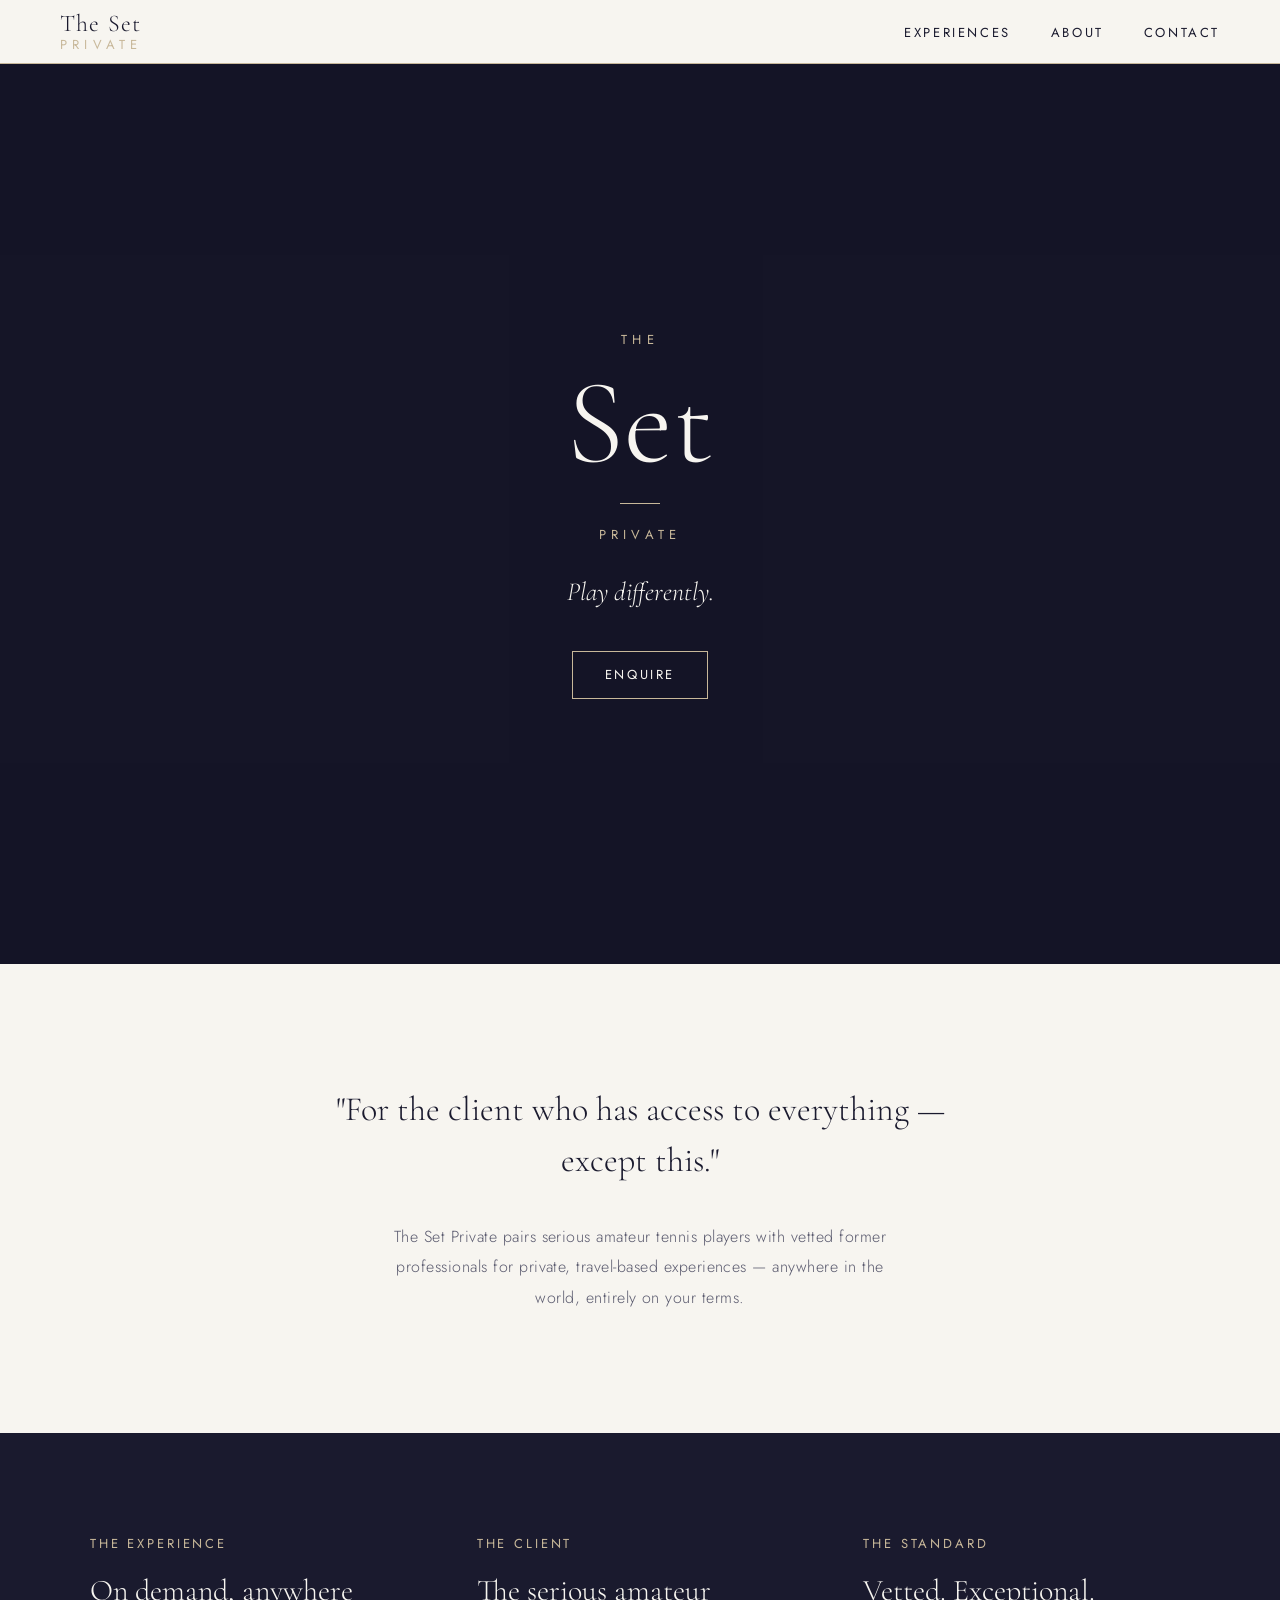
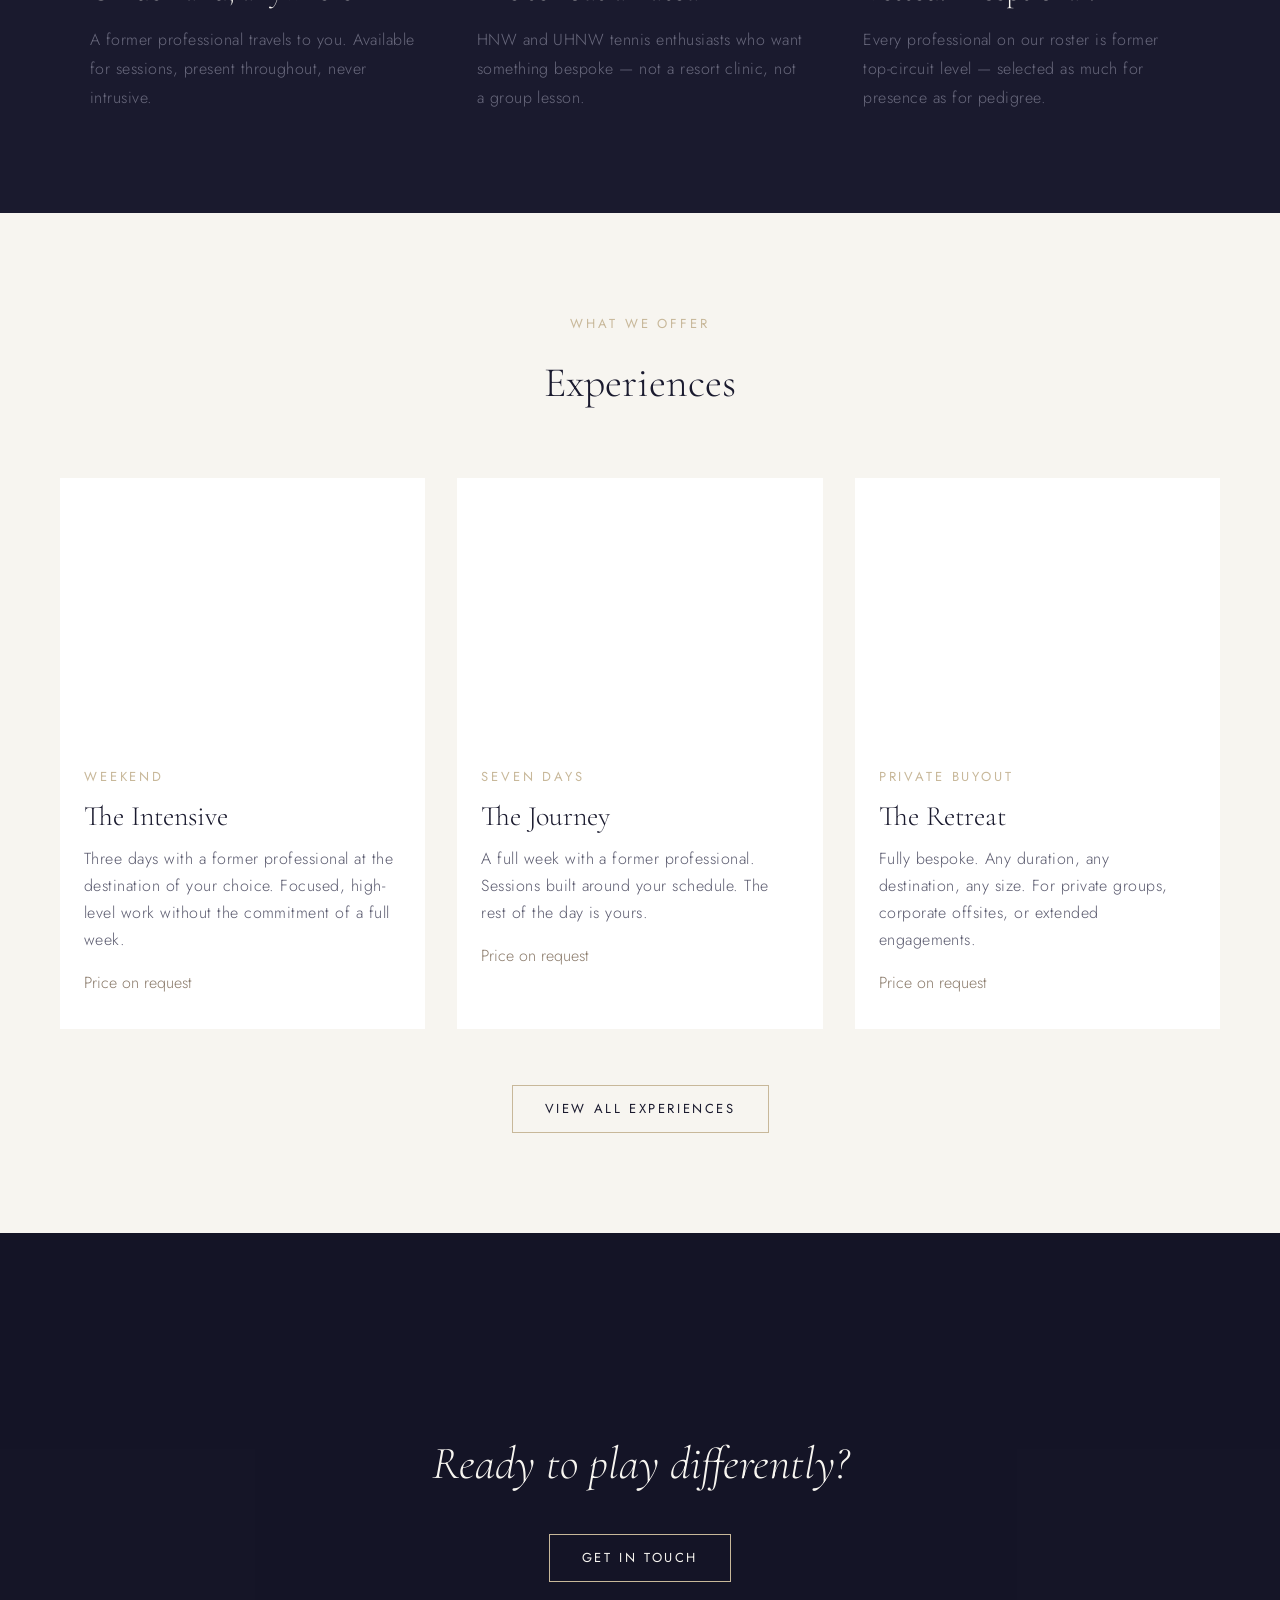
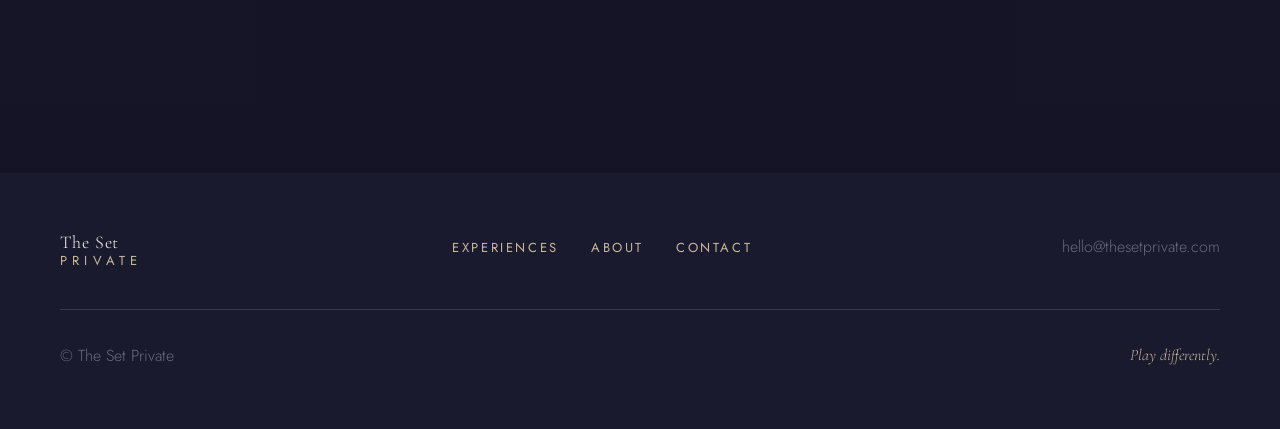
==== the-set-private/index.html @ 4470f2d1 "Swap in four new photos across all pages Home hero → ab888fe8 (aerial dark court, player + shadows) " ====
<!DOCTYPE html>
<html lang="en">
<head>
  <meta charset="UTF-8">
  <meta name="viewport" content="width=device-width, initial-scale=1.0">
  <title>The Set Private — Play differently.</title>
  <meta name="description" content="The Set Private pairs serious amateur tennis players with vetted former professionals for private, travel-based experiences — anywhere in the world, entirely on your terms.">
  <link rel="stylesheet" href="styles.css">
</head>
<body>

  <!-- ── Navigation ──────────────────────────────────────── -->
  <nav class="nav" role="navigation" aria-label="Main navigation">
    <a href="index.html" class="nav__wordmark" aria-label="The Set Private — home">
      <span class="nav__wordmark-main">The Set</span>
      <span class="nav__wordmark-sub">Private</span>
    </a>
    <ul class="nav__links">
      <li><a href="experiences.html">Experiences</a></li>
      <li><a href="about.html">About</a></li>
      <li><a href="contact.html">Contact</a></li>
    </ul>
    <button class="nav__hamburger" aria-label="Open menu" aria-expanded="false">
      <span></span>
      <span></span>
      <span></span>
    </button>
  </nav>

  <!-- Mobile overlay -->
  <div class="nav__overlay" role="dialog" aria-modal="true" aria-label="Navigation menu" style="display:none;">
    <button class="nav__overlay-close" aria-label="Close menu">Close</button>
    <a href="experiences.html">Experiences</a>
    <a href="about.html">About</a>
    <a href="contact.html">Contact</a>
  </div>

  <main class="page-content">

    <!-- ── Hero ───────────────────────────────────────────── -->
    <section class="hero" aria-label="Hero">
      <div class="hero__bg" style="background-image: url('ab888fe8376ffe8387919d7c92ff1be9.jpg'); background-position: center center;"></div>
      <div class="hero__content">
        <span class="hero__the">The</span>
        <span class="hero__set">Set</span>
        <div class="hero__rule" role="presentation"></div>
        <span class="hero__private">Private</span>
        <span class="hero__tagline">Play differently.</span>
        <a href="contact.html" class="btn">Enquire</a>
      </div>
    </section>

    <!-- ── Intro ──────────────────────────────────────────── -->
    <section class="intro fade-in">
      <p class="intro__quote">"For the client who has access to everything — except this."</p>
      <p class="intro__body">The Set Private pairs serious amateur tennis players with vetted former professionals for private, travel-based experiences — anywhere in the world, entirely on your terms.</p>
    </section>

    <!-- ── Three Pillars ──────────────────────────────────── -->
    <section class="pillars">
      <div class="pillars__grid">

        <div class="fade-in">
          <span class="pillar__label">The Experience</span>
          <h2 class="pillar__title">On demand, anywhere</h2>
          <p class="pillar__body">A former professional travels to you. Available for sessions, present throughout, never intrusive.</p>
        </div>

        <div class="fade-in">
          <span class="pillar__label">The Client</span>
          <h2 class="pillar__title">The serious amateur</h2>
          <p class="pillar__body">HNW and UHNW tennis enthusiasts who want something bespoke — not a resort clinic, not a group lesson.</p>
        </div>

        <div class="fade-in">
          <span class="pillar__label">The Standard</span>
          <h2 class="pillar__title">Vetted. Exceptional.</h2>
          <p class="pillar__body">Every professional on our roster is former top-circuit level — selected as much for presence as for pedigree.</p>
        </div>

      </div>
    </section>

    <!-- ── Experiences Preview ────────────────────────────── -->
    <section class="experiences-preview">
      <div class="experiences-preview__header fade-in">
        <span class="section-label">What we offer</span>
        <h2 class="section-title">Experiences</h2>
      </div>

      <div class="cards-grid">

        <article class="card fade-in">
          <div class="card__img" style="background-image: url('pexels-murun-e-2158048371-35694287.jpg'); background-position: center bottom;"></div>
          <div class="card__body">
            <span class="card__label">Weekend</span>
            <h3 class="card__title">The Intensive</h3>
            <p class="card__text">Three days with a former professional at the destination of your choice. Focused, high-level work without the commitment of a full week.</p>
            <span class="card__price">Price on request</span>
          </div>
        </article>

        <article class="card fade-in">
          <div class="card__img" style="background-image: url('4989fe16-0c14-4e3d-b060-7070dd6c410d.jpg'); background-position: center center;"></div>
          <div class="card__body">
            <span class="card__label">Seven Days</span>
            <h3 class="card__title">The Journey</h3>
            <p class="card__text">A full week with a former professional. Sessions built around your schedule. The rest of the day is yours.</p>
            <span class="card__price">Price on request</span>
          </div>
        </article>

        <article class="card fade-in">
          <div class="card__img" style="background-image: url('9092bc89-30b5-44f2-8851-463f87ee8f2f.jpg'); background-position: center center;"></div>
          <div class="card__body">
            <span class="card__label">Private Buyout</span>
            <h3 class="card__title">The Retreat</h3>
            <p class="card__text">Fully bespoke. Any duration, any destination, any size. For private groups, corporate offsites, or extended engagements.</p>
            <span class="card__price">Price on request</span>
          </div>
        </article>

      </div>

      <div class="experiences-preview__cta">
        <a href="experiences.html" class="btn btn--dark">View all experiences</a>
      </div>
    </section>

    <!-- ── Closing CTA ─────────────────────────────────────── -->
    <section class="closing-cta" aria-label="Closing call to action">
      <div class="closing-cta__bg" style="background-image: url('pexels-murun-e-2158048371-35694287.jpg'); background-position: center bottom;"></div>
      <div class="closing-cta__content fade-in">
        <span class="closing-cta__heading">Ready to play differently?</span>
        <a href="contact.html" class="btn">Get in touch</a>
      </div>
    </section>

  </main>

  <!-- ── Footer ─────────────────────────────────────────────── -->
  <footer class="footer" role="contentinfo">
    <div class="footer__main">
      <a href="index.html" class="nav__wordmark" aria-label="The Set Private — home">
        <span class="footer__wordmark-main">The Set</span>
        <span class="footer__wordmark-sub">Private</span>
      </a>
      <ul class="footer__nav">
        <li><a href="experiences.html">Experiences</a></li>
        <li><a href="about.html">About</a></li>
        <li><a href="contact.html">Contact</a></li>
      </ul>
      <span class="footer__email">hello@thesetprivate.com</span>
    </div>
    <div class="footer__bottom">
      <span class="footer__copy">© The Set Private</span>
      <span class="footer__tagline">Play differently.</span>
    </div>
  </footer>

  <script src="nav.js"></script>
</body>
</html>
---- the-set-private/styles.css ----
/* ============================================================
   THE SET PRIVATE — styles.css
   ============================================================ */

@import url('https://fonts.googleapis.com/css2?family=Cormorant+Garamond:ital,wght@0,300;0,400;1,300;1,400&family=Jost:wght@300;400&display=swap');

/* ── Reset & Base ─────────────────────────────────────────── */

*, *::before, *::after {
  box-sizing: border-box;
  margin: 0;
  padding: 0;
}

html {
  scroll-behavior: smooth;
}

body {
  background-color: #FAFAF7;
  color: #5a5a6e;
  font-family: 'Jost', sans-serif;
  font-weight: 300;
  font-size: 16px;
  line-height: 1.7;
  -webkit-font-smoothing: antialiased;
}

img { display: block; width: 100%; }

a {
  color: inherit;
  text-decoration: none;
}

/* ── Tokens ───────────────────────────────────────────────── */

:root {
  --midnight:  #1a1a2e;
  --parchment: #F7F5F0;
  --sand:      #c8b89a;
  --dusk:      #8a7a6a;
  --slate:     #5a5a6e;
  --offwhite:  #FAFAF7;
  --muted:     #6a6a7e;
}

/* ── Typography helpers ───────────────────────────────────── */

.t-display {
  font-family: 'Cormorant Garamond', serif;
  font-weight: 300;
}

.t-display-italic {
  font-family: 'Cormorant Garamond', serif;
  font-weight: 300;
  font-style: italic;
}

.t-ui {
  font-family: 'Jost', sans-serif;
  font-weight: 400;
  font-size: 13px;
  letter-spacing: 0.22em;
  text-transform: uppercase;
}

/* ── Scroll-fade animation ────────────────────────────────── */

.fade-in {
  opacity: 0;
  transform: translateY(20px);
  transition: opacity 0.4s ease, transform 0.4s ease;
}

.fade-in.visible {
  opacity: 1;
  transform: translateY(0);
}

/* ── Buttons ──────────────────────────────────────────────── */

.btn {
  display: inline-block;
  font-family: 'Jost', sans-serif;
  font-weight: 400;
  font-size: 13px;
  letter-spacing: 0.2em;
  text-transform: uppercase;
  padding: 12px 32px;
  border: 1px solid var(--sand);
  color: var(--parchment);
  background: transparent;
  cursor: pointer;
  transition: background 0.25s ease, color 0.25s ease;
}

.btn:hover {
  background: var(--sand);
  color: var(--midnight);
}

.btn--dark {
  color: var(--midnight);
}

.btn--dark:hover {
  background: var(--midnight);
  color: var(--parchment);
  border-color: var(--midnight);
}

.btn--filled {
  background: var(--midnight);
  color: var(--parchment);
  border: 1px solid var(--midnight);
}

.btn--filled:hover {
  background: var(--sand);
  border-color: var(--sand);
  color: var(--midnight);
}

/* ── Image placeholder ────────────────────────────────────── */

.img-placeholder {
  background-color: var(--midnight);
  display: flex;
  align-items: center;
  justify-content: center;
  width: 100%;
}

.img-placeholder span {
  font-family: 'Jost', sans-serif;
  font-weight: 400;
  font-size: 13px;
  letter-spacing: 0.22em;
  text-transform: uppercase;
  color: var(--sand);
  opacity: 0.7;
  text-align: center;
  padding: 0 20px;
}

/* ── Navigation ───────────────────────────────────────────── */

.nav {
  position: fixed;
  top: 0;
  left: 0;
  right: 0;
  z-index: 100;
  background: var(--parchment);
  border-bottom: 0.5px solid var(--sand);
  padding: 0 60px;
  height: 64px;
  display: flex;
  align-items: center;
  justify-content: space-between;
  transition: box-shadow 0.3s ease;
}

.nav.scrolled {
  box-shadow: 0 2px 20px rgba(26, 26, 46, 0.06);
}

.nav__wordmark {
  display: flex;
  flex-direction: column;
  line-height: 1.1;
}

.nav__wordmark-main {
  font-family: 'Cormorant Garamond', serif;
  font-weight: 300;
  font-size: 24px;
  color: var(--midnight);
  letter-spacing: 0.05em;
}

.nav__wordmark-sub {
  font-family: 'Jost', sans-serif;
  font-weight: 400;
  font-size: 13px;
  letter-spacing: 0.4em;
  text-transform: uppercase;
  color: var(--sand);
}

.nav__links {
  display: flex;
  align-items: center;
  gap: 40px;
  list-style: none;
}

.nav__links a {
  font-family: 'Jost', sans-serif;
  font-weight: 400;
  font-size: 13px;
  letter-spacing: 0.2em;
  text-transform: uppercase;
  color: var(--midnight);
  transition: color 0.2s ease;
}

.nav__links a:hover,
.nav__links a.active {
  color: var(--sand);
}

/* Hamburger */
.nav__hamburger {
  display: none;
  flex-direction: column;
  gap: 5px;
  cursor: pointer;
  padding: 4px;
  background: none;
  border: none;
}

.nav__hamburger span {
  display: block;
  width: 22px;
  height: 1px;
  background: var(--midnight);
  transition: all 0.3s ease;
}

/* Mobile overlay */
.nav__overlay {
  display: none;
  position: fixed;
  inset: 0;
  background: var(--midnight);
  z-index: 99;
  flex-direction: column;
  align-items: center;
  justify-content: center;
  gap: 40px;
  opacity: 0;
  transition: opacity 0.3s ease;
}

.nav__overlay.open {
  opacity: 1;
}

.nav__overlay a {
  font-family: 'Cormorant Garamond', serif;
  font-weight: 300;
  font-size: 28px;
  color: var(--parchment);
  letter-spacing: 0.05em;
  transition: color 0.2s ease;
}

.nav__overlay a:hover {
  color: var(--sand);
}

.nav__overlay-close {
  position: absolute;
  top: 24px;
  right: 60px;
  background: none;
  border: none;
  cursor: pointer;
  font-family: 'Jost', sans-serif;
  font-size: 13px;
  letter-spacing: 0.2em;
  text-transform: uppercase;
  color: var(--sand);
}

/* ── Footer ───────────────────────────────────────────────── */

.footer {
  background: var(--midnight);
  padding: 60px;
}

.footer__main {
  display: flex;
  align-items: flex-start;
  justify-content: space-between;
  padding-bottom: 40px;
  border-bottom: 0.5px solid rgba(200, 184, 154, 0.2);
  margin-bottom: 32px;
}

.footer__wordmark-main {
  font-family: 'Cormorant Garamond', serif;
  font-weight: 300;
  font-size: 18px;
  color: var(--parchment);
  letter-spacing: 0.05em;
}

.footer__wordmark-sub {
  font-family: 'Jost', sans-serif;
  font-weight: 400;
  font-size: 13px;
  letter-spacing: 0.4em;
  text-transform: uppercase;
  color: var(--sand);
  margin-top: 2px;
}

.footer__nav {
  display: flex;
  gap: 32px;
  list-style: none;
  align-items: center;
}

.footer__nav a {
  font-family: 'Jost', sans-serif;
  font-weight: 400;
  font-size: 13px;
  letter-spacing: 0.2em;
  text-transform: uppercase;
  color: var(--sand);
  transition: color 0.2s ease;
}

.footer__nav a:hover {
  color: var(--parchment);
}

.footer__email {
  font-family: 'Jost', sans-serif;
  font-weight: 300;
  font-size: 16px;
  color: var(--muted);
}

.footer__bottom {
  display: flex;
  justify-content: space-between;
  align-items: center;
}

.footer__copy {
  font-family: 'Jost', sans-serif;
  font-weight: 300;
  font-size: 16px;
  color: var(--muted);
}

.footer__tagline {
  font-family: 'Cormorant Garamond', serif;
  font-style: italic;
  font-weight: 300;
  font-size: 16px;
  color: var(--sand);
}

/* ── PAGE OFFSET (fixed nav) ──────────────────────────────── */

.page-content {
  padding-top: 64px;
}

/* ════════════════════════════════════════════════════════════
   HOME — index.html
   ════════════════════════════════════════════════════════════ */

/* Hero */
.hero {
  position: relative;
  height: 100vh;
  min-height: 600px;
  display: flex;
  align-items: center;
  justify-content: center;
  overflow: hidden;
}

.hero__bg {
  position: absolute;
  inset: 0;
  background-color: var(--midnight);
  background-size: cover;
  background-position: center;
}

.hero__bg::after {
  content: '';
  position: absolute;
  inset: 0;
  background: rgba(15, 15, 30, 0.45);
}

.hero__bg-label {
  font-family: 'Jost', sans-serif;
  font-weight: 400;
  font-size: 13px;
  letter-spacing: 0.2em;
  text-transform: uppercase;
  color: var(--sand);
  opacity: 0.5;
}

.hero__content {
  position: relative;
  text-align: center;
  z-index: 1;
}

.hero__the {
  font-family: 'Jost', sans-serif;
  font-weight: 400;
  font-size: 13px;
  letter-spacing: 0.4em;
  text-transform: uppercase;
  color: var(--sand);
  display: block;
  margin-bottom: 12px;
}

.hero__set {
  font-family: 'Cormorant Garamond', serif;
  font-weight: 300;
  font-size: 120px;
  color: var(--parchment);
  display: block;
  line-height: 1;
}

.hero__rule {
  width: 40px;
  height: 1px;
  background: var(--sand);
  margin: 20px auto;
}

.hero__private {
  font-family: 'Jost', sans-serif;
  font-weight: 400;
  font-size: 13px;
  letter-spacing: 0.4em;
  text-transform: uppercase;
  color: var(--sand);
  display: block;
  margin-bottom: 24px;
}

.hero__tagline {
  font-family: 'Cormorant Garamond', serif;
  font-style: italic;
  font-weight: 300;
  font-size: 26px;
  color: var(--parchment);
  display: block;
  margin-bottom: 36px;
}

/* Intro section */
.intro {
  background: var(--parchment);
  padding: 120px 60px;
  text-align: center;
}

.intro__quote {
  font-family: 'Cormorant Garamond', serif;
  font-weight: 300;
  font-size: 34px;
  color: var(--midnight);
  line-height: 1.5;
  max-width: 700px;
  margin: 0 auto 36px;
}

.intro__body {
  font-family: 'Jost', sans-serif;
  font-weight: 300;
  font-size: 16px;
  color: var(--slate);
  line-height: 1.9;
  max-width: 520px;
  margin: 0 auto;
  letter-spacing: 0.03em;
}

/* Pillars section */
.pillars {
  background: var(--midnight);
  padding: 100px 60px;
}

.pillars__grid {
  display: grid;
  grid-template-columns: repeat(3, 1fr);
  gap: 60px;
  max-width: 1100px;
  margin: 0 auto;
}

.pillar__label {
  font-family: 'Jost', sans-serif;
  font-weight: 400;
  font-size: 13px;
  letter-spacing: 0.22em;
  text-transform: uppercase;
  color: var(--sand);
  margin-bottom: 16px;
  display: block;
}

.pillar__title {
  font-family: 'Cormorant Garamond', serif;
  font-weight: 300;
  font-size: 30px;
  color: var(--parchment);
  margin-bottom: 16px;
  line-height: 1.3;
}

.pillar__body {
  font-family: 'Jost', sans-serif;
  font-weight: 300;
  font-size: 16px;
  color: var(--muted);
  line-height: 1.8;
  letter-spacing: 0.03em;
}

/* Experiences preview */
.experiences-preview {
  background: var(--parchment);
  padding: 100px 60px;
}

.experiences-preview__header {
  text-align: center;
  margin-bottom: 60px;
}

.section-label {
  font-family: 'Jost', sans-serif;
  font-weight: 400;
  font-size: 13px;
  letter-spacing: 0.22em;
  text-transform: uppercase;
  color: var(--sand);
  display: block;
  margin-bottom: 12px;
}

.section-title {
  font-family: 'Cormorant Garamond', serif;
  font-weight: 300;
  font-size: 42px;
  color: var(--midnight);
}

.cards-grid {
  display: grid;
  grid-template-columns: repeat(3, 1fr);
  gap: 32px;
  margin-bottom: 56px;
}

.card {
  background: #fff;
}

.card__img {
  height: 260px;
  background-size: cover;
  background-position: center;
}

.card__body {
  padding: 28px 24px 32px;
}

.card__label {
  font-family: 'Jost', sans-serif;
  font-weight: 400;
  font-size: 13px;
  letter-spacing: 0.22em;
  text-transform: uppercase;
  color: var(--sand);
  display: block;
  margin-bottom: 10px;
}

.card__title {
  font-family: 'Cormorant Garamond', serif;
  font-weight: 300;
  font-size: 28px;
  color: var(--midnight);
  margin-bottom: 10px;
  line-height: 1.3;
}

.card__text {
  font-family: 'Jost', sans-serif;
  font-weight: 300;
  font-size: 16px;
  color: var(--slate);
  line-height: 1.7;
  letter-spacing: 0.03em;
  margin-bottom: 16px;
}

.card__price {
  font-family: 'Jost', sans-serif;
  font-weight: 300;
  font-size: 16px;
  color: var(--dusk);
}

.experiences-preview__cta {
  text-align: center;
}

/* Closing CTA */
.closing-cta {
  position: relative;
  height: 60vh;
  min-height: 400px;
  display: flex;
  align-items: center;
  justify-content: center;
  overflow: hidden;
}

.closing-cta__bg {
  position: absolute;
  inset: 0;
  background-color: var(--midnight);
  background-size: cover;
  background-position: center;
}

.closing-cta__bg::after {
  content: '';
  position: absolute;
  inset: 0;
  background: rgba(15, 15, 30, 0.45);
}

.closing-cta__content {
  position: relative;
  z-index: 1;
  text-align: center;
}

.closing-cta__heading {
  font-family: 'Cormorant Garamond', serif;
  font-style: italic;
  font-weight: 300;
  font-size: 46px;
  color: var(--parchment);
  display: block;
  margin-bottom: 32px;
}

/* ════════════════════════════════════════════════════════════
   ABOUT — about.html
   ════════════════════════════════════════════════════════════ */

/* Page hero (shared) */
.page-hero {
  position: relative;
  height: 100vh;
  min-height: 500px;
  display: flex;
  align-items: center;
  justify-content: center;
  overflow: hidden;
}

.page-hero__bg {
  position: absolute;
  inset: 0;
  background-color: var(--midnight);
  background-size: cover;
  background-position: center;
}

.page-hero__bg::after {
  content: '';
  position: absolute;
  inset: 0;
  background: rgba(15, 15, 30, 0.45);
}

.page-hero__content {
  position: relative;
  z-index: 1;
  text-align: center;
}

.page-hero__title {
  font-family: 'Cormorant Garamond', serif;
  font-weight: 300;
  font-size: 86px;
  color: var(--parchment);
  line-height: 1;
}

/* Brand story */
.brand-story {
  background: var(--parchment);
  padding: 100px 60px;
}

.brand-story__inner {
  display: grid;
  grid-template-columns: 1fr 1fr;
  gap: 80px;
  max-width: 1100px;
  margin: 0 auto;
  align-items: start;
}

.brand-story__left {
  font-family: 'Cormorant Garamond', serif;
  font-weight: 300;
  font-size: 28px;
  color: var(--midnight);
  line-height: 1.6;
}

.brand-story__right {
  font-family: 'Jost', sans-serif;
  font-weight: 300;
  font-size: 16px;
  color: var(--slate);
  line-height: 1.9;
  letter-spacing: 0.03em;
  padding-top: 4px;
}

/* Roster section */
.roster {
  background: var(--midnight);
  padding: 100px 60px;
  text-align: center;
}

.roster__intro {
  font-family: 'Cormorant Garamond', serif;
  font-style: italic;
  font-weight: 300;
  font-size: 26px;
  color: var(--parchment);
  margin-bottom: 56px;
}

.roster__grid {
  display: grid;
  grid-template-columns: repeat(3, 1fr);
  gap: 32px;
  max-width: 900px;
  margin: 0 auto 40px;
}

.roster-card__img {
  height: 320px;
  margin-bottom: 20px;
}

.roster-card__name {
  font-family: 'Cormorant Garamond', serif;
  font-weight: 300;
  font-size: 26px;
  color: var(--parchment);
  margin-bottom: 6px;
}

.roster-card__cred {
  font-family: 'Jost', sans-serif;
  font-weight: 300;
  font-size: 16px;
  color: var(--dusk);
  letter-spacing: 0.05em;
}

.roster__note {
  font-family: 'Jost', sans-serif;
  font-weight: 300;
  font-size: 16px;
  color: var(--muted);
  letter-spacing: 0.03em;
}

/* Values section */
.values {
  background: var(--parchment);
  padding: 100px 60px;
}

.values__grid {
  display: grid;
  grid-template-columns: repeat(3, 1fr);
  gap: 60px;
  max-width: 1100px;
  margin: 0 auto;
}

.value__label {
  font-family: 'Jost', sans-serif;
  font-weight: 400;
  font-size: 13px;
  letter-spacing: 0.22em;
  text-transform: uppercase;
  color: var(--sand);
  display: block;
  margin-bottom: 14px;
}

.value__title {
  font-family: 'Cormorant Garamond', serif;
  font-weight: 300;
  font-size: 28px;
  color: var(--midnight);
  margin-bottom: 14px;
  line-height: 1.3;
}

.value__body {
  font-family: 'Jost', sans-serif;
  font-weight: 300;
  font-size: 16px;
  color: var(--slate);
  line-height: 1.8;
  letter-spacing: 0.03em;
}

/* ════════════════════════════════════════════════════════════
   EXPERIENCES — experiences.html
   ════════════════════════════════════════════════════════════ */

.experiences-detail {
  background: var(--parchment);
  padding: 100px 0;
}

.experience-row {
  display: grid;
  grid-template-columns: 1fr 1fr;
  min-height: 520px;
  max-width: 1400px;
  margin: 0 auto 80px;
}

.experience-row:last-child {
  margin-bottom: 0;
}

.experience-row--reverse {
  direction: rtl;
}

.experience-row--reverse > * {
  direction: ltr;
}

.experience-row__img {
  height: 100%;
  min-height: 440px;
  background-size: cover;
  background-position: center;
}

.experience-row__content {
  padding: 70px 80px;
  display: flex;
  flex-direction: column;
  justify-content: center;
  background: #fff;
}

.experience-row--reverse .experience-row__content {
  background: var(--parchment);
}

.experience-row__label {
  font-family: 'Jost', sans-serif;
  font-weight: 400;
  font-size: 13px;
  letter-spacing: 0.22em;
  text-transform: uppercase;
  color: var(--sand);
  display: block;
  margin-bottom: 14px;
}

.experience-row__title {
  font-family: 'Cormorant Garamond', serif;
  font-weight: 300;
  font-size: 42px;
  color: var(--midnight);
  margin-bottom: 20px;
  line-height: 1.2;
}

.experience-row__body {
  font-family: 'Jost', sans-serif;
  font-weight: 300;
  font-size: 16px;
  color: var(--slate);
  line-height: 1.9;
  letter-spacing: 0.03em;
  margin-bottom: 20px;
}

.experience-row__details {
  font-family: 'Jost', sans-serif;
  font-weight: 300;
  font-size: 16px;
  color: var(--dusk);
  letter-spacing: 0.03em;
  margin-bottom: 28px;
}

.experience-row__price {
  font-family: 'Jost', sans-serif;
  font-weight: 300;
  font-size: 16px;
  color: var(--dusk);
  margin-bottom: 20px;
}

/* Partner section */
.partner {
  background: var(--midnight);
  padding: 100px 60px;
  text-align: center;
}

.partner__quote {
  font-family: 'Cormorant Garamond', serif;
  font-style: italic;
  font-weight: 300;
  font-size: 28px;
  color: var(--parchment);
  max-width: 600px;
  margin: 0 auto 24px;
  line-height: 1.5;
}

.partner__body {
  font-family: 'Jost', sans-serif;
  font-weight: 300;
  font-size: 16px;
  color: var(--muted);
  max-width: 520px;
  margin: 0 auto 40px;
  line-height: 1.8;
  letter-spacing: 0.03em;
}

/* ════════════════════════════════════════════════════════════
   CONTACT — contact.html
   ════════════════════════════════════════════════════════════ */

/* Half-height hero for contact */
.page-hero--half {
  height: 50vh;
  min-height: 360px;
}

.contact-section {
  background: var(--parchment);
  padding: 100px 60px;
}

.contact-inner {
  display: grid;
  grid-template-columns: 1fr 1fr;
  gap: 100px;
  max-width: 1100px;
  margin: 0 auto;
  align-items: start;
}

.contact-left__heading {
  font-family: 'Cormorant Garamond', serif;
  font-weight: 300;
  font-size: 32px;
  color: var(--midnight);
  line-height: 1.4;
  margin-bottom: 20px;
}

.contact-left__body {
  font-family: 'Jost', sans-serif;
  font-weight: 300;
  font-size: 16px;
  color: var(--slate);
  line-height: 1.9;
  letter-spacing: 0.03em;
  margin-bottom: 40px;
}

.contact-left__details {
  display: flex;
  flex-direction: column;
  gap: 12px;
}

.contact-detail__label {
  font-family: 'Jost', sans-serif;
  font-weight: 400;
  font-size: 13px;
  letter-spacing: 0.22em;
  text-transform: uppercase;
  color: var(--sand);
  display: block;
  margin-bottom: 2px;
}

.contact-detail__value {
  font-family: 'Jost', sans-serif;
  font-weight: 300;
  font-size: 16px;
  color: var(--slate);
  letter-spacing: 0.03em;
}

/* Form */
.enquiry-form {
  display: flex;
  flex-direction: column;
  gap: 28px;
}

.form-field {
  display: flex;
  flex-direction: column;
  gap: 6px;
}

.form-field label {
  font-family: 'Jost', sans-serif;
  font-weight: 400;
  font-size: 13px;
  letter-spacing: 0.15em;
  text-transform: uppercase;
  color: var(--dusk);
}

.form-field input,
.form-field select,
.form-field textarea {
  font-family: 'Jost', sans-serif;
  font-weight: 300;
  font-size: 16px;
  color: var(--midnight);
  background: transparent;
  border: none;
  border-bottom: 1px solid var(--sand);
  padding: 10px 0;
  outline: none;
  letter-spacing: 0.03em;
  border-radius: 0;
  transition: border-color 0.2s ease;
  -webkit-appearance: none;
  appearance: none;
}

.form-field textarea {
  resize: vertical;
  min-height: 100px;
}

.form-field select {
  cursor: pointer;
}

.form-field input:focus,
.form-field select:focus,
.form-field textarea:focus {
  border-bottom-color: var(--midnight);
}

.form-field input.error,
.form-field select.error,
.form-field textarea.error {
  border-bottom-color: var(--sand);
  border-bottom-width: 2px;
}

.form-field .error-msg {
  font-family: 'Jost', sans-serif;
  font-weight: 300;
  font-size: 16px;
  color: var(--dusk);
  display: none;
}

.form-field.has-error .error-msg {
  display: block;
}

.form-confirmation {
  display: none;
  font-family: 'Cormorant Garamond', serif;
  font-style: italic;
  font-weight: 300;
  font-size: 22px;
  color: var(--dusk);
  margin-top: 8px;
}

/* ════════════════════════════════════════════════════════════
   RESPONSIVE — 768px breakpoint
   ════════════════════════════════════════════════════════════ */

@media (max-width: 768px) {

  /* Nav */
  .nav {
    padding: 0 24px;
  }

  .nav__links {
    display: none;
  }

  .nav__hamburger {
    display: flex;
  }

  .nav__overlay {
    display: flex;
  }

  /* Hero */
  .hero__set {
    font-size: 80px;
  }

  /* Sections padding */
  .intro,
  .pillars,
  .experiences-preview,
  .brand-story,
  .roster,
  .values,
  .partner,
  .contact-section {
    padding: 72px 24px;
  }

  .intro__quote {
    font-size: 26px;
  }

  /* Pillars */
  .pillars__grid {
    grid-template-columns: 1fr;
    gap: 48px;
  }

  /* Cards */
  .cards-grid {
    grid-template-columns: 1fr;
    gap: 28px;
  }

  /* Brand story */
  .brand-story__inner {
    grid-template-columns: 1fr;
    gap: 40px;
  }

  /* Roster */
  .roster__grid {
    grid-template-columns: 1fr;
    gap: 40px;
  }

  /* Values */
  .values__grid {
    grid-template-columns: 1fr;
    gap: 48px;
  }

  /* Experiences rows */
  .experiences-detail {
    padding: 72px 0;
  }

  .experience-row {
    grid-template-columns: 1fr;
    direction: ltr;
  }

  .experience-row--reverse {
    direction: ltr;
  }

  .experience-row__img {
    min-height: 280px;
    height: 280px;
  }

  .experience-row__content {
    padding: 48px 24px;
  }

  /* Contact */
  .contact-inner {
    grid-template-columns: 1fr;
    gap: 56px;
  }

  /* Footer */
  .footer {
    padding: 48px 24px;
  }

  .footer__main {
    flex-direction: column;
    gap: 32px;
  }

  .footer__nav {
    flex-wrap: wrap;
    gap: 20px;
  }

  .footer__bottom {
    flex-direction: column;
    gap: 12px;
    text-align: center;
  }

  /* Page hero */
  .page-hero__title {
    font-size: 60px;
  }

  .closing-cta__heading {
    font-size: 32px;
    padding: 0 24px;
  }
}
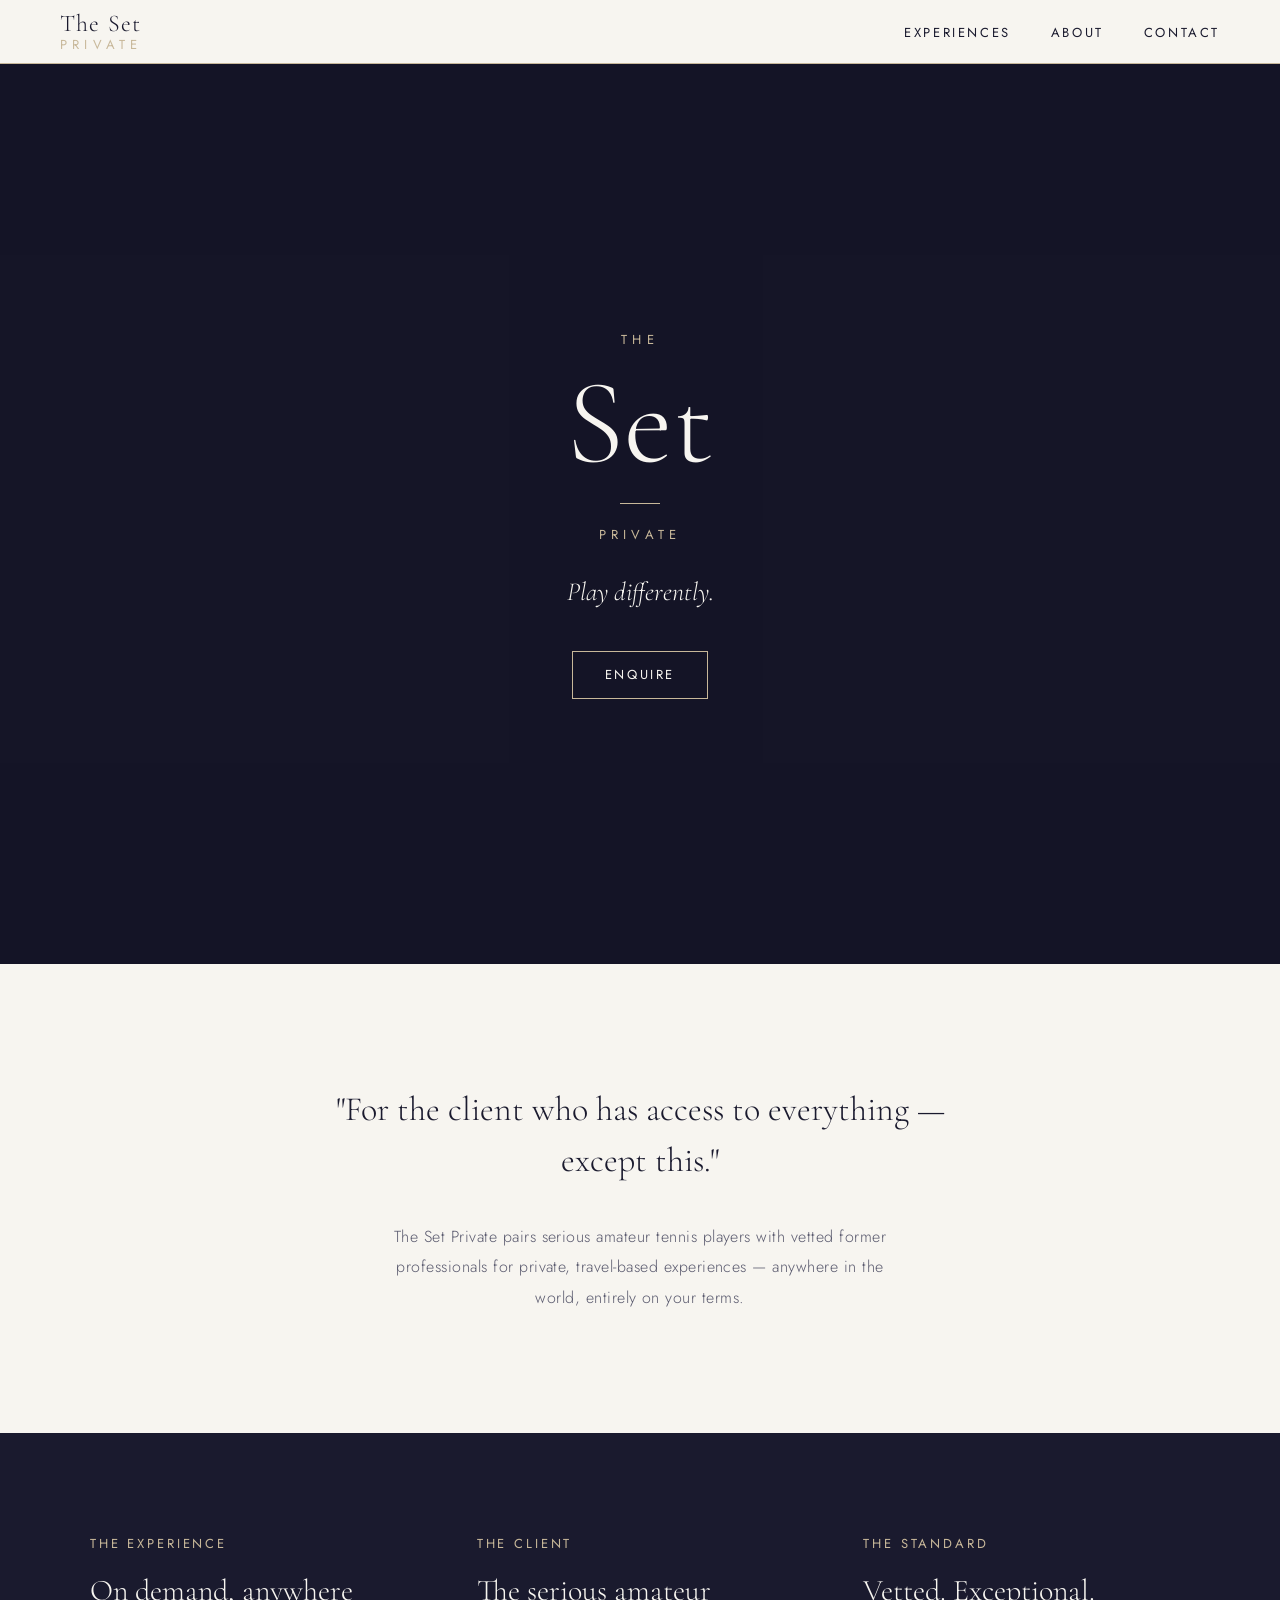
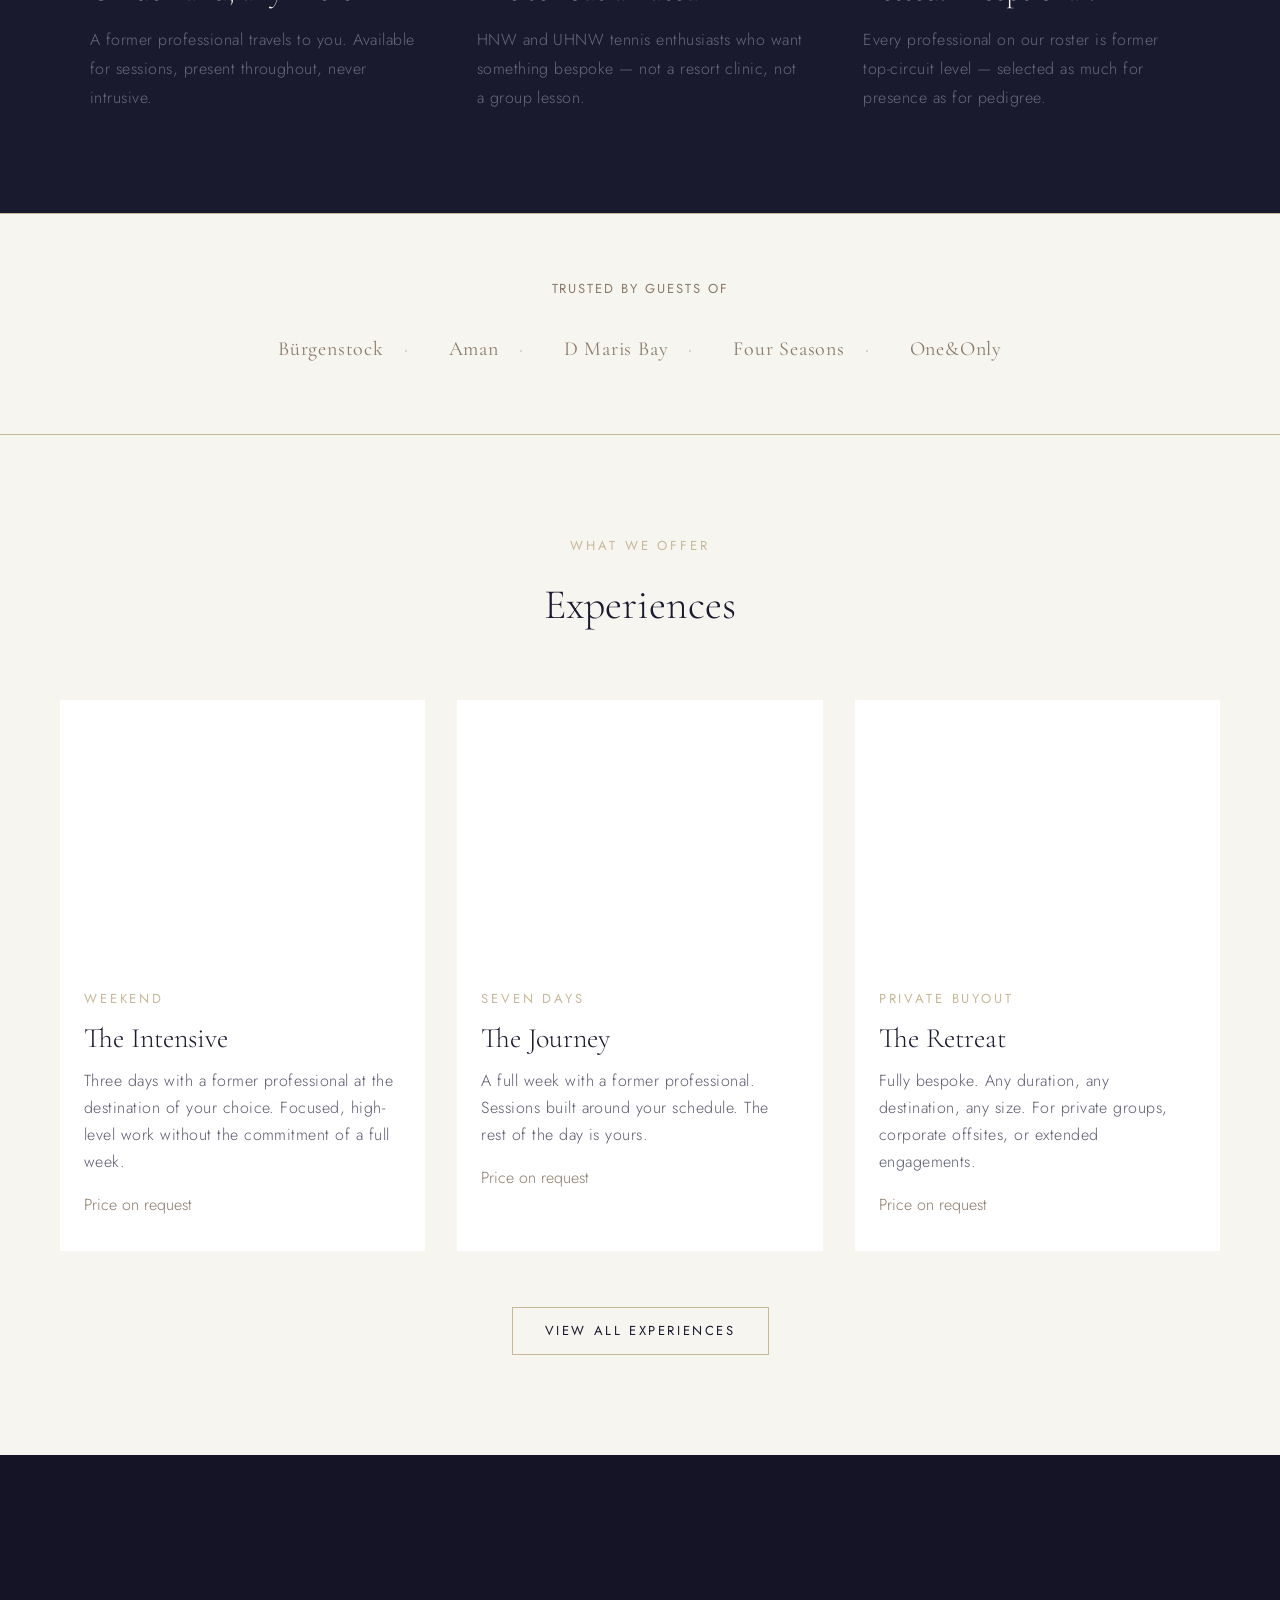
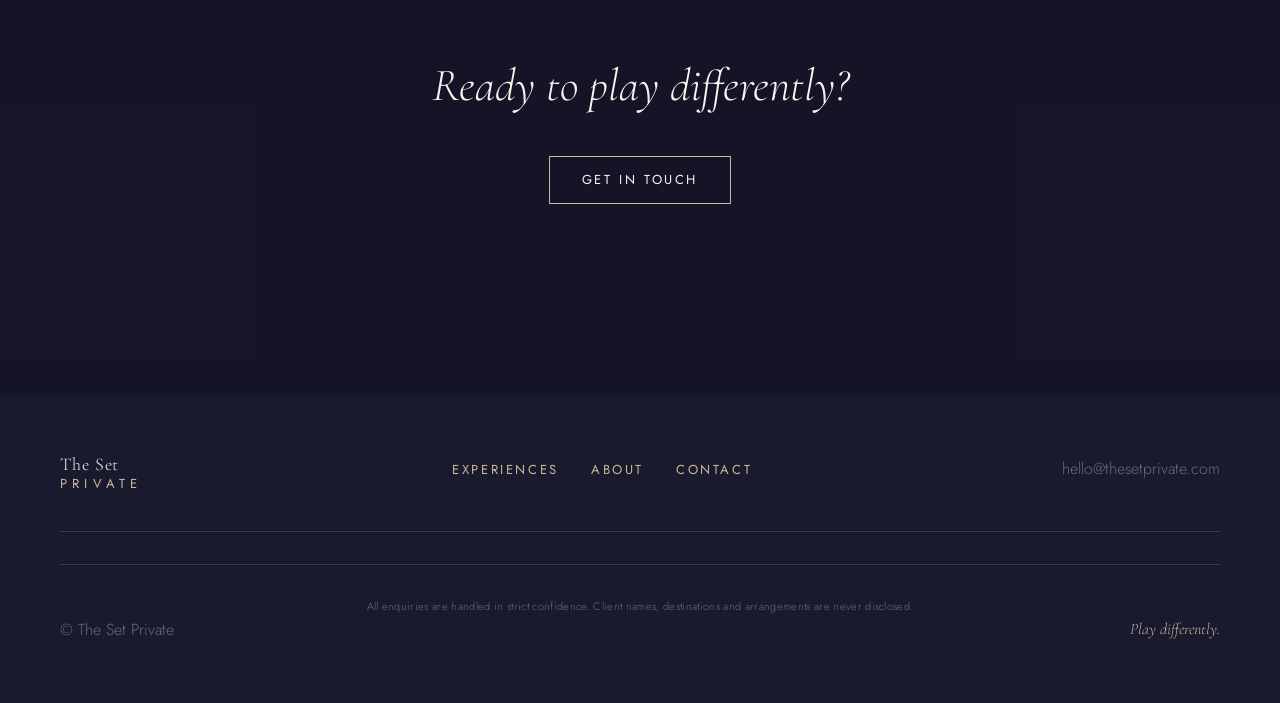
==== commit 3f664c8e: "Add social proof, confidentiality footer, mobile responsiveness, favicon, page titles https://claude" ====
--- a/the-set-private/index.html
+++ b/the-set-private/index.html
@@ -3,7 +3,8 @@
 <head>
   <meta charset="UTF-8">
   <meta name="viewport" content="width=device-width, initial-scale=1.0">
-  <title>The Set Private — Play differently.</title>
+  <title>The Set Private — Play Differently</title>
+  <link rel="icon" href="data:image/svg+xml,<svg xmlns='http://www.w3.org/2000/svg' viewBox='0 0 100 100'><rect width='100' height='100' fill='%231a1a2e'/><text y='72' x='50' text-anchor='middle' font-size='52' fill='%23c8b89a' font-family='Georgia,serif'>S</text></svg>">
   <meta name="description" content="The Set Private pairs serious amateur tennis players with vetted former professionals for private, travel-based experiences — anywhere in the world, entirely on your terms.">
   <link rel="stylesheet" href="styles.css">
 </head>
@@ -39,7 +40,7 @@
 
     <!-- ── Hero ───────────────────────────────────────────── -->
     <section class="hero" aria-label="Hero">
-      <div class="hero__bg" style="background-image: url('ab888fe8376ffe8387919d7c92ff1be9.jpg'); background-position: center center;"></div>
+      <div class="hero__bg" style="background-image: url('pexels-thekameragrapher-33244238.jpg'); background-position: center center;"></div>
       <div class="hero__content">
         <span class="hero__the">The</span>
         <span class="hero__set">Set</span>
@@ -81,6 +82,18 @@
       </div>
     </section>
 
+    <!-- ── Social Proof ─────────────────────────────────────── -->
+    <section class="social-proof" aria-label="Trusted by guests of">
+      <span class="social-proof__label">Trusted by guests of</span>
+      <div class="social-proof__names">
+        <span>Bürgenstock</span>
+        <span>Aman</span>
+        <span>D Maris Bay</span>
+        <span>Four Seasons</span>
+        <span>One&amp;Only</span>
+      </div>
+    </section>
+
     <!-- ── Experiences Preview ────────────────────────────── -->
     <section class="experiences-preview">
       <div class="experiences-preview__header fade-in">
@@ -111,7 +124,7 @@
         </article>
 
         <article class="card fade-in">
-          <div class="card__img" style="background-image: url('9092bc89-30b5-44f2-8851-463f87ee8f2f.jpg'); background-position: center center;"></div>
+          <div class="card__img" style="background-image: url('pexels-gonzalo-mendiola-95842233-17649414.jpg'); background-position: center bottom;"></div>
           <div class="card__body">
             <span class="card__label">Private Buyout</span>
             <h3 class="card__title">The Retreat</h3>
@@ -152,6 +165,7 @@
       </ul>
       <span class="footer__email">hello@thesetprivate.com</span>
     </div>
+    <p class="footer__confidential">All enquiries are handled in strict confidence. Client names, destinations and arrangements are never disclosed.</p>
     <div class="footer__bottom">
       <span class="footer__copy">© The Set Private</span>
       <span class="footer__tagline">Play differently.</span>
--- a/the-set-private/styles.css
+++ b/the-set-private/styles.css
@@ -1115,14 +1115,81 @@
 }
 
 /* ════════════════════════════════════════════════════════════
+   SOCIAL PROOF
+   ════════════════════════════════════════════════════════════ */
+
+.social-proof {
+  background: var(--parchment);
+  padding: 64px 48px;
+  text-align: center;
+  border-top: 0.5px solid var(--sand);
+  border-bottom: 0.5px solid var(--sand);
+}
+
+.social-proof__label {
+  display: block;
+  font-family: 'Jost', sans-serif;
+  font-weight: 400;
+  font-size: 13px;
+  letter-spacing: 0.15em;
+  text-transform: uppercase;
+  color: var(--dusk);
+  margin-bottom: 28px;
+}
+
+.social-proof__names {
+  display: flex;
+  flex-wrap: wrap;
+  justify-content: center;
+  align-items: center;
+  gap: 0;
+  font-family: 'Cormorant Garamond', serif;
+  font-weight: 400;
+  font-size: 20px;
+  color: #8a7a6a;
+  letter-spacing: 0.04em;
+}
+
+.social-proof__names span {
+  padding: 4px 20px;
+}
+
+.social-proof__names span:not(:last-child)::after {
+  content: '·';
+  margin-left: 20px;
+  color: var(--sand);
+}
+
+/* ════════════════════════════════════════════════════════════
+   FOOTER CONFIDENTIALITY
+   ════════════════════════════════════════════════════════════ */
+
+.footer__confidential {
+  font-family: 'Jost', sans-serif;
+  font-weight: 300;
+  font-size: 11px;
+  color: #6a6a7e;
+  letter-spacing: 0.03em;
+  text-align: center;
+  padding-top: 32px;
+  border-top: 0.5px solid rgba(200, 184, 154, 0.2);
+  margin-top: 32px;
+}
+
+/* ════════════════════════════════════════════════════════════
    RESPONSIVE — 768px breakpoint
    ════════════════════════════════════════════════════════════ */
 
 @media (max-width: 768px) {
 
+  /* Prevent horizontal scroll */
+  body {
+    overflow-x: hidden;
+  }
+
   /* Nav */
   .nav {
-    padding: 0 24px;
+    padding: 0 20px;
   }
 
   .nav__links {
@@ -1133,13 +1200,75 @@
     display: flex;
   }
 
+  /* Mobile overlay */
   .nav__overlay {
     display: flex;
+    flex-direction: column;
+    justify-content: center;
+    align-items: center;
+    gap: 32px;
+    padding: 48px 24px;
+  }
+
+  .nav__overlay a {
+    font-family: 'Cormorant Garamond', serif;
+    font-size: 32px;
+    font-weight: 300;
+    font-style: italic;
+    color: var(--parchment);
+    text-decoration: none;
+    letter-spacing: 0.04em;
+  }
+
+  .nav__overlay-close {
+    font-family: 'Jost', sans-serif;
+    font-size: 13px;
+    letter-spacing: 0.12em;
+    text-transform: uppercase;
+    color: var(--dusk);
+    background: none;
+    border: none;
+    cursor: pointer;
+    position: absolute;
+    top: 28px;
+    right: 24px;
   }
 
   /* Hero */
+  .hero {
+    height: 100svh;
+    min-height: 560px;
+  }
+
+  .hero__the {
+    font-size: 20px;
+  }
+
   .hero__set {
-    font-size: 80px;
+    font-size: 72px;
+    line-height: 1;
+  }
+
+  .hero__private {
+    font-size: 20px;
+  }
+
+  .hero__tagline {
+    font-size: 14px;
+  }
+
+  .hero__rule {
+    margin: 16px 0;
+  }
+
+  /* Page hero */
+  .page-hero {
+    height: 45svh;
+    min-height: 280px;
+  }
+
+  .page-hero__title {
+    font-size: 52px;
   }
 
   /* Sections padding */
@@ -1151,29 +1280,80 @@
   .values,
   .partner,
   .contact-section {
-    padding: 72px 24px;
-  }
-
+    padding: 64px 20px;
+  }
+
+  .social-proof {
+    padding: 48px 20px;
+  }
+
+  /* Intro */
   .intro__quote {
-    font-size: 26px;
+    font-size: 22px;
+  }
+
+  .intro__body {
+    font-size: 16px;
   }
 
   /* Pillars */
   .pillars__grid {
     grid-template-columns: 1fr;
-    gap: 48px;
+    gap: 0;
+  }
+
+  .pillars__grid > div {
+    padding: 40px 0;
+    border-top: 0.5px solid var(--sand);
+  }
+
+  .pillars__grid > div:last-child {
+    border-bottom: 0.5px solid var(--sand);
+  }
+
+  .pillar__title {
+    font-size: 28px;
+  }
+
+  /* Social proof */
+  .social-proof__names {
+    flex-direction: column;
+    gap: 16px;
+    font-size: 18px;
+  }
+
+  .social-proof__names span::after {
+    display: none;
+  }
+
+  .social-proof__names span:not(:last-child)::after {
+    display: none;
   }
 
   /* Cards */
   .cards-grid {
     grid-template-columns: 1fr;
-    gap: 28px;
+    gap: 24px;
+  }
+
+  .card__img {
+    height: 220px;
+  }
+
+  /* Experiences preview CTA */
+  .experiences-preview__cta .btn {
+    width: 100%;
+    text-align: center;
   }
 
   /* Brand story */
   .brand-story__inner {
     grid-template-columns: 1fr;
-    gap: 40px;
+    gap: 32px;
+  }
+
+  .brand-story__left {
+    font-size: 22px;
   }
 
   /* Roster */
@@ -1182,15 +1362,32 @@
     gap: 40px;
   }
 
+  .roster-card__img {
+    height: 280px;
+  }
+
   /* Values */
   .values__grid {
     grid-template-columns: 1fr;
-    gap: 48px;
+    gap: 0;
+  }
+
+  .values__grid > div {
+    padding: 40px 0;
+    border-top: 0.5px solid var(--sand);
+  }
+
+  .values__grid > div:last-child {
+    border-bottom: 0.5px solid var(--sand);
+  }
+
+  .value__title {
+    font-size: 26px;
   }
 
   /* Experiences rows */
   .experiences-detail {
-    padding: 72px 0;
+    padding: 64px 0;
   }
 
   .experience-row {
@@ -1203,48 +1400,89 @@
   }
 
   .experience-row__img {
-    min-height: 280px;
-    height: 280px;
+    min-height: 260px;
+    height: 260px;
   }
 
   .experience-row__content {
-    padding: 48px 24px;
+    padding: 40px 20px;
+  }
+
+  .experience-row__title {
+    font-size: 34px;
+  }
+
+  .experience-row__content .btn {
+    width: 100%;
+    text-align: center;
+  }
+
+  /* Partner */
+  .partner__quote {
+    font-size: 22px;
+  }
+
+  .partner .btn {
+    width: 100%;
+    text-align: center;
+  }
+
+  /* Closing CTA */
+  .closing-cta__heading {
+    font-size: 28px;
+    padding: 0 20px;
+  }
+
+  .closing-cta__content .btn {
+    width: auto;
+    min-width: 160px;
   }
 
   /* Contact */
   .contact-inner {
     grid-template-columns: 1fr;
-    gap: 56px;
+    gap: 48px;
+  }
+
+  .contact-left__heading {
+    font-size: 28px;
+  }
+
+  .enquiry-form .btn {
+    width: 100%;
+    text-align: center;
   }
 
   /* Footer */
   .footer {
-    padding: 48px 24px;
+    padding: 48px 20px 32px;
   }
 
   .footer__main {
     flex-direction: column;
-    gap: 32px;
+    gap: 28px;
+    align-items: flex-start;
   }
 
   .footer__nav {
     flex-wrap: wrap;
-    gap: 20px;
+    gap: 16px 24px;
+  }
+
+  .footer__confidential {
+    margin-top: 28px;
+    padding-top: 28px;
   }
 
   .footer__bottom {
     flex-direction: column;
-    gap: 12px;
+    gap: 8px;
     text-align: center;
-  }
-
-  /* Page hero */
-  .page-hero__title {
-    font-size: 60px;
-  }
-
-  .closing-cta__heading {
-    font-size: 32px;
-    padding: 0 24px;
-  }
-}
+    margin-top: 20px;
+  }
+
+  /* Section titles */
+  .section-title {
+    font-size: 42px;
+  }
+}
